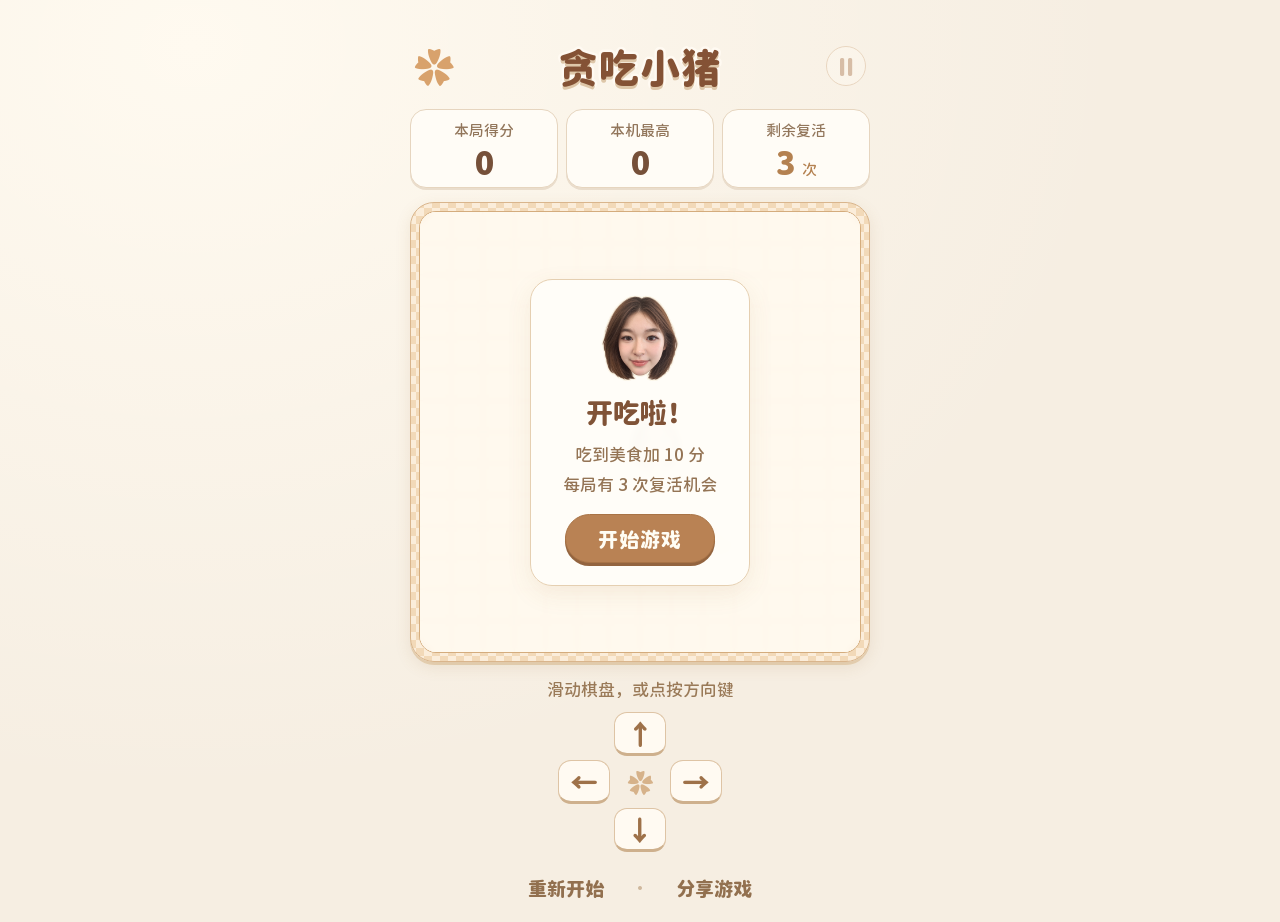
==== index.html @ 4dedc804 "Publish accepted mobile snake game" ====
<!doctype html>
<html lang="zh-CN">
<head>
  <meta charset="UTF-8">
  <meta name="viewport" content="width=device-width, initial-scale=1, viewport-fit=cover">
  <meta name="theme-color" content="#f5ebdc">
  <meta name="description" content="贪吃小猪：滑动控制方向，随机吃美食得分，每局三次复活。打开就能玩的手机小游戏。">
  <title>贪吃小猪</title>
  <link rel="icon" href="./assets/face.png" type="image/png">
  <link rel="stylesheet" href="./style.css">
  <script type="module" src="./app.mjs"></script>
</head>
<body>
  <main class="game">
    <header>
      <span class="flower" aria-hidden="true">✿</span>
      <h1>贪吃小猪</h1>
      <button id="pause" class="icon-button" aria-label="暂停游戏" disabled>Ⅱ</button>
    </header>
    <section class="stats" aria-label="游戏成绩">
      <div><span>本局得分</span><strong id="score">0</strong></div>
      <div><span>本机最高</span><strong id="best">0</strong></div>
      <div class="revives"><span>剩余复活</span><strong id="lives" aria-label="剩余3次复活">3 <small>次</small></strong></div>
    </section>
    <div class="board-frame">
      <div class="board">
        <canvas id="canvas" aria-label="贪吃小猪游戏棋盘，滑动或用下方方向按钮控制"></canvas>
        <div id="chatter" class="speech" aria-live="polite" hidden>小猪开饭啦～</div>
        <div id="overlay" class="overlay">
          <div class="message">
            <img src="./assets/face.png" width="84" height="84" alt="小猪头像" class="portrait">
            <h2 id="message-title">开吃啦！</h2>
            <p id="message-text">吃到美食加 10 分<br>每局有 3 次复活机会</p>
            <button id="primary" class="primary">开始游戏</button>
          </div>
        </div>
      </div>
    </div>
    <p class="hint" id="hint" aria-live="polite">滑动棋盘，或点按方向键</p>
    <div class="controls" aria-label="方向控制">
      <button class="direction up" data-direction="up" aria-label="向上">↑</button>
      <button class="direction left" data-direction="left" aria-label="向左">←</button>
      <span class="control-flower" aria-hidden="true">✿</span>
      <button class="direction right" data-direction="right" aria-label="向右">→</button>
      <button class="direction down" data-direction="down" aria-label="向下">↓</button>
    </div>
    <footer>
      <button id="restart" class="text-button">重新开始</button>
      <span aria-hidden="true">·</span>
      <button id="share" class="text-button">分享游戏</button>
    </footer>
    <p id="toast" class="toast" role="status" hidden></p>
    <dialog id="share-dialog">
      <h2>把链接发给朋友</h2>
      <input id="share-url" aria-label="游戏链接" readonly>
      <button id="close-share" class="primary">知道了</button>
    </dialog>
    <noscript>请启用浏览器的 JavaScript 来玩游戏。</noscript>
  </main>
</body>
</html>
---- style.css ----
:root{font-family:"Segoe UI","PingFang SC","Microsoft YaHei",sans-serif;color:#765039;background:#f6eee2;font-synthesis:none;-webkit-tap-highlight-color:transparent}
*{box-sizing:border-box}body{margin:0;min-height:100svh;background:radial-gradient(ellipse at 15% 5%,#fffaf0,transparent 60%),#f6eee2;padding:12px 16px max(12px,env(safe-area-inset-bottom))}button,input{font:inherit}button{cursor:pointer;touch-action:manipulation}button:focus-visible,input:focus-visible{outline:3px solid #a5673b;outline-offset:4px}button:disabled{cursor:default;opacity:.4}.game{width:100%;max-width:450px;margin:0 auto}header{display:flex;align-items:center;justify-content:space-between;gap:14px;padding:7px 4px 14px}h1{font-size:clamp(28px,8vw,38px);font-weight:900;letter-spacing:3px;margin:0;text-shadow:0 2px #fff;color:#845235}.flower{font-size:40px;color:#d8a26c;width:40px;line-height:1}.icon-button{width:40px;height:40px;border:1.5px solid #d1ad87;border-radius:50%;background:#fffaf1;color:#a57048;font-size:23px;font-weight:700;line-height:1;display:grid;place-items:center}.stats{display:grid;grid-template-columns:1fr 1fr 1fr;gap:8px;margin-bottom:14px}.stats>div{background:#fffcf6;border:1px solid #e6d5bf;border-radius:16px;text-align:center;padding:9px 6px 7px;box-shadow:0 2px 0 #eaddcc}.stats span{display:block;font-size:11px;color:#92765b;letter-spacing:1px}.stats strong{display:block;font-size:26px;line-height:1.2;margin-top:2px;font-variant-numeric:tabular-nums}.stats small{font-size:12px;font-weight:500}.revives strong{color:#b48150}.board-frame{padding:8px;border:1px solid #d9b58c;border-radius:24px;background:repeating-conic-gradient(#f2d9b8 0% 25%,#fbedda 0% 50%) 50%/16px 16px;box-shadow:0 5px 16px #986d3920,0 3px 0 #e9d4b7}.board{position:relative;border:1.5px solid #d4ac7d;border-radius:17px;overflow:hidden;background:#fffaf0;aspect-ratio:1}canvas{display:block;width:100%;height:100%;touch-action:none}.overlay{position:absolute;inset:0;display:grid;place-items:center;background:#fff9edb8;backdrop-filter:blur(3px);padding:18px}.overlay[hidden]{display:none}.message{background:#fffdf8f5;border:1px solid #e5cfb1;border-radius:22px;text-align:center;padding:18px 24px 22px;min-width:220px;max-width:100%;box-shadow:0 8px 25px #9a68321a}.portrait{width:70px;height:70px;object-fit:contain;margin-top:-4px}h2{font-size:22px;margin:3px 0 8px;color:#805337}.message p{font-size:13px;line-height:1.8;margin:0 0 14px;color:#947455}.primary{background:#b98254;color:#fffdf4;border:1.5px solid #a87346;box-shadow:0 3px 0 #93643f;border-radius:30px;min-height:44px;min-width:150px;padding:9px 22px;font-weight:700;letter-spacing:1px}.primary:active{transform:translateY(2px);box-shadow:0 1px 0 #93643f}.hint{font-size:12px;text-align:center;color:#9a7a58;margin:13px 0 9px;min-height:18px}.controls{display:grid;grid-template:repeat(3,40px)/repeat(3,48px);gap:4px;justify-content:center}.direction{border:1px solid #dec4a5;border-bottom:3px solid #ceb08d;background:#fffaf2;border-radius:13px;font-size:25px;color:#9e7149;line-height:1;user-select:none;-webkit-user-select:none}.direction:active{background:#eddbc3;transform:translateY(1px)}.up{grid-area:1/2}.left{grid-area:2/1}.right{grid-area:2/3}.down{grid-area:3/2}.control-flower{grid-area:2/2;text-align:center;align-self:center;font-size:26px;color:#d6b28a}footer{display:flex;align-items:center;justify-content:center;gap:18px;color:#cfb89d;margin-top:13px}.text-button{padding:9px 10px;border:0;background:transparent;color:#92704f;font-size:13px;min-height:36px}.text-button:hover{color:#62412a}.toast{position:fixed;bottom:24px;left:50%;transform:translateX(-50%);background:#765039;color:#fffaf3;border-radius:25px;font-size:13px;padding:12px 18px;white-space:nowrap;box-shadow:0 4px 14px #0002;z-index:3}dialog{max-width:calc(100% - 32px);width:360px;border:1px solid #d8b791;border-radius:20px;padding:24px;background:#fffaf2;text-align:center;color:#805337}dialog::backdrop{background:#62412a66}dialog h2{font-size:18px}dialog input{width:100%;padding:12px;border:1px solid #d8b791;border-radius:10px;background:white;color:#765039;margin:12px 0 20px;font-size:13px}@media(max-height:740px) and (max-width:600px){body{padding-top:4px}.game{max-width:370px}header{padding-bottom:9px}h1{font-size:28px}.stats{margin-bottom:10px}.stats>div{padding:6px}.stats strong{font-size:23px}.controls{grid-template-rows:repeat(3,34px);grid-template-columns:repeat(3,44px);gap:3px}.hint{margin:9px 0 5px}footer{margin-top:6px}}@media(min-width:700px){body{padding-top:30px}.game{max-width:460px}}
@font-face{font-family:PigRounded;src:url('./assets/rounded-regular.woff2') format('woff2');font-display:swap;font-weight:400 500}
@font-face{font-family:PigRounded;src:url('./assets/rounded-bold.woff2') format('woff2');font-display:swap;font-weight:600 900}
:root{font-family:PigRounded,"YouYuan","幼圆","PingFang SC","Microsoft YaHei",sans-serif}
h1{font-size:clamp(32px,9vw,40px);letter-spacing:1px;font-weight:900;paint-order:stroke fill;-webkit-text-stroke:5px #fffaf2;text-shadow:0 3px 0 #dec7a9}
.stats span{font-size:15px;letter-spacing:0}.stats strong{font-size:32px;font-weight:900}.stats small{font-size:15px}
h2{font-size:27px;font-weight:900}.message p{font-size:17px}.primary{font-size:20px;font-weight:900}.portrait{width:90px;height:90px}
.hint{font-size:17px;line-height:1.5;font-weight:500;margin:14px 0 10px}
.text-button{font-size:19px;font-weight:700;min-height:44px}.direction{font-size:28px;font-weight:700}.controls{grid-template:repeat(3,44px)/repeat(3,52px)}
.speech{position:absolute;z-index:1;width:max-content;max-width:174px;padding:9px 12px;border:2px solid #d0ad86;border-radius:17px;background:#fffdf4;box-shadow:0 3px 8px #84542b18;color:#805536;font-size:18px;font-weight:700;line-height:1.5;pointer-events:none;overflow-wrap:anywhere}
.speech[hidden]{display:none}.speech::after{content:"";position:absolute;bottom:-7px;left:17px;width:11px;height:11px;transform:rotate(45deg);background:#fffdf4;border-right:2px solid #d0ad86;border-bottom:2px solid #d0ad86}
.speech[data-side=left]::after{left:auto;right:17px}.overlay{z-index:2}
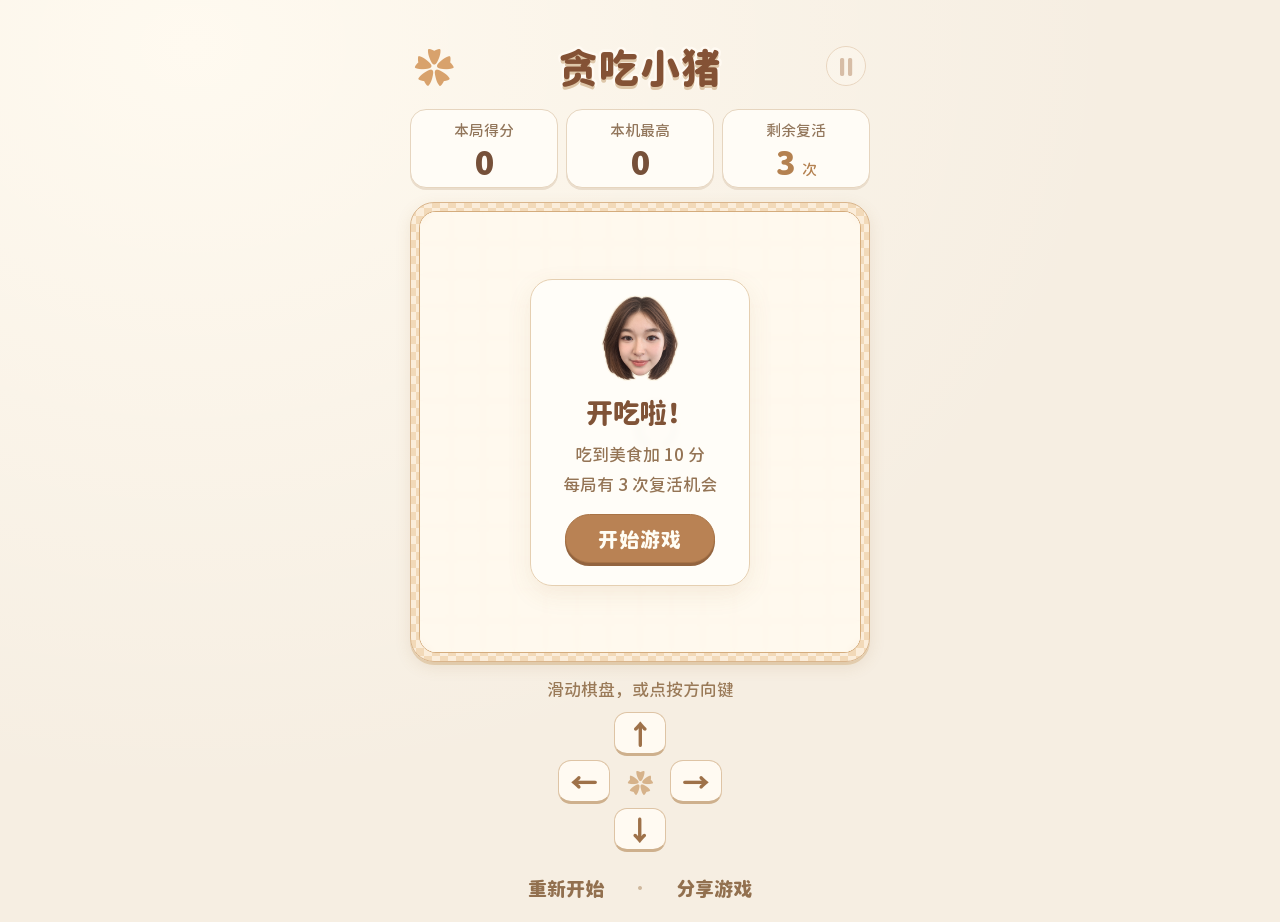
==== commit 717b2a77: "Give the character a cartoon white dress and rounded followers" ====
--- a/index.html
+++ b/index.html
@@ -8,7 +8,7 @@
   <title>贪吃小猪</title>
   <link rel="icon" href="./assets/face.png" type="image/png">
   <link rel="stylesheet" href="./style.css">
-  <script type="module" src="./app.mjs"></script>
+  <script type="module" src="./app.mjs?v=cartoon-dress-1"></script>
 </head>
 <body>
   <main class="game">
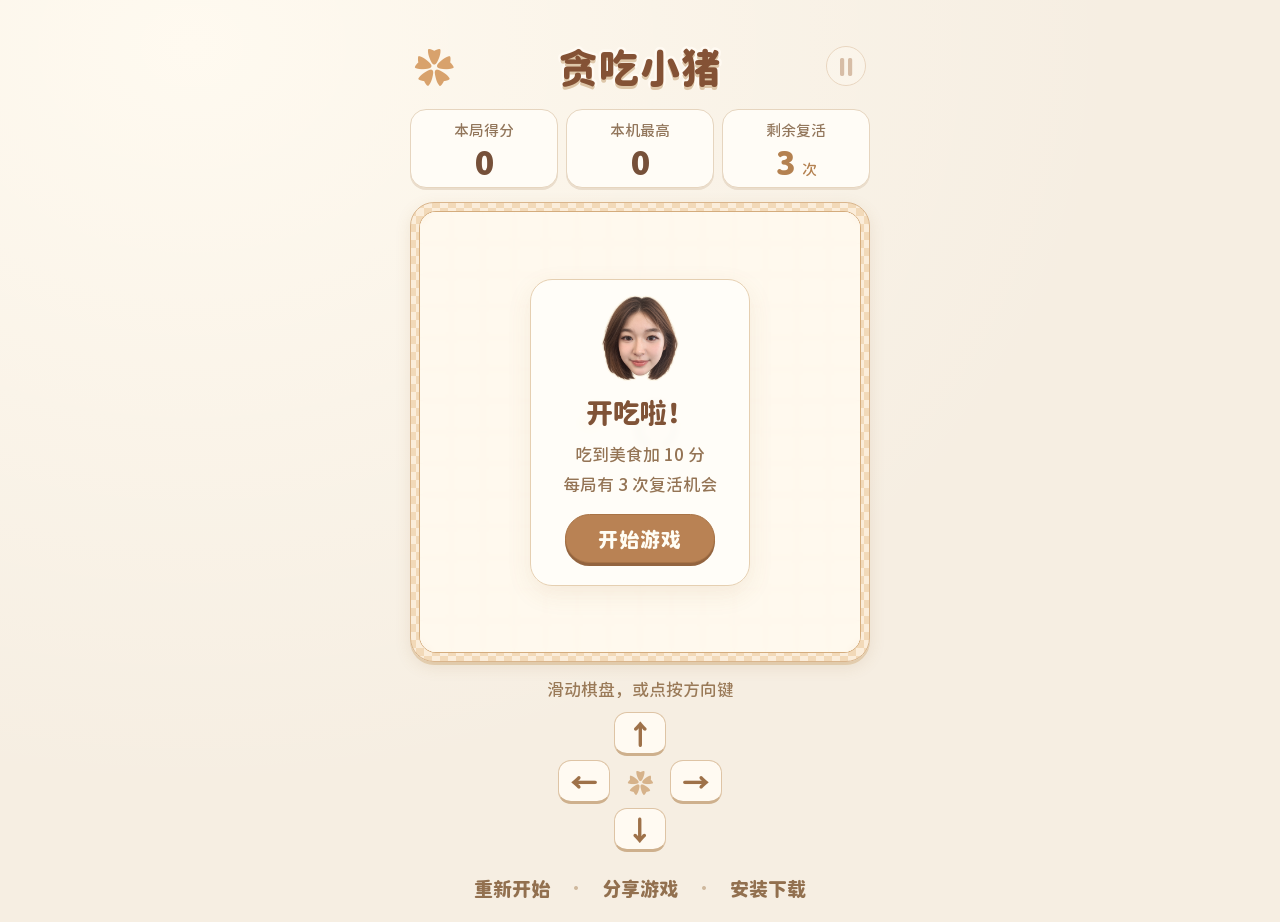
==== commit 6b0385eb: "Publish Android APK and desktop offline downloads" ====
--- a/index.html
+++ b/index.html
@@ -48,6 +48,8 @@
       <button id="restart" class="text-button">重新开始</button>
       <span aria-hidden="true">·</span>
       <button id="share" class="text-button">分享游戏</button>
+      <span aria-hidden="true">·</span>
+      <a href="./download.html" class="text-button">安装下载</a>
     </footer>
     <p id="toast" class="toast" role="status" hidden></p>
     <dialog id="share-dialog">
--- a/style.css
+++ b/style.css
@@ -11,3 +11,4 @@
 .speech{position:absolute;z-index:1;width:max-content;max-width:174px;padding:9px 12px;border:2px solid #d0ad86;border-radius:17px;background:#fffdf4;box-shadow:0 3px 8px #84542b18;color:#805536;font-size:18px;font-weight:700;line-height:1.5;pointer-events:none;overflow-wrap:anywhere}
 .speech[hidden]{display:none}.speech::after{content:"";position:absolute;bottom:-7px;left:17px;width:11px;height:11px;transform:rotate(45deg);background:#fffdf4;border-right:2px solid #d0ad86;border-bottom:2px solid #d0ad86}
 .speech[data-side=left]::after{left:auto;right:17px}.overlay{z-index:2}
+footer{gap:8px;flex-wrap:wrap}a.text-button{display:inline-flex;align-items:center;text-decoration:none}
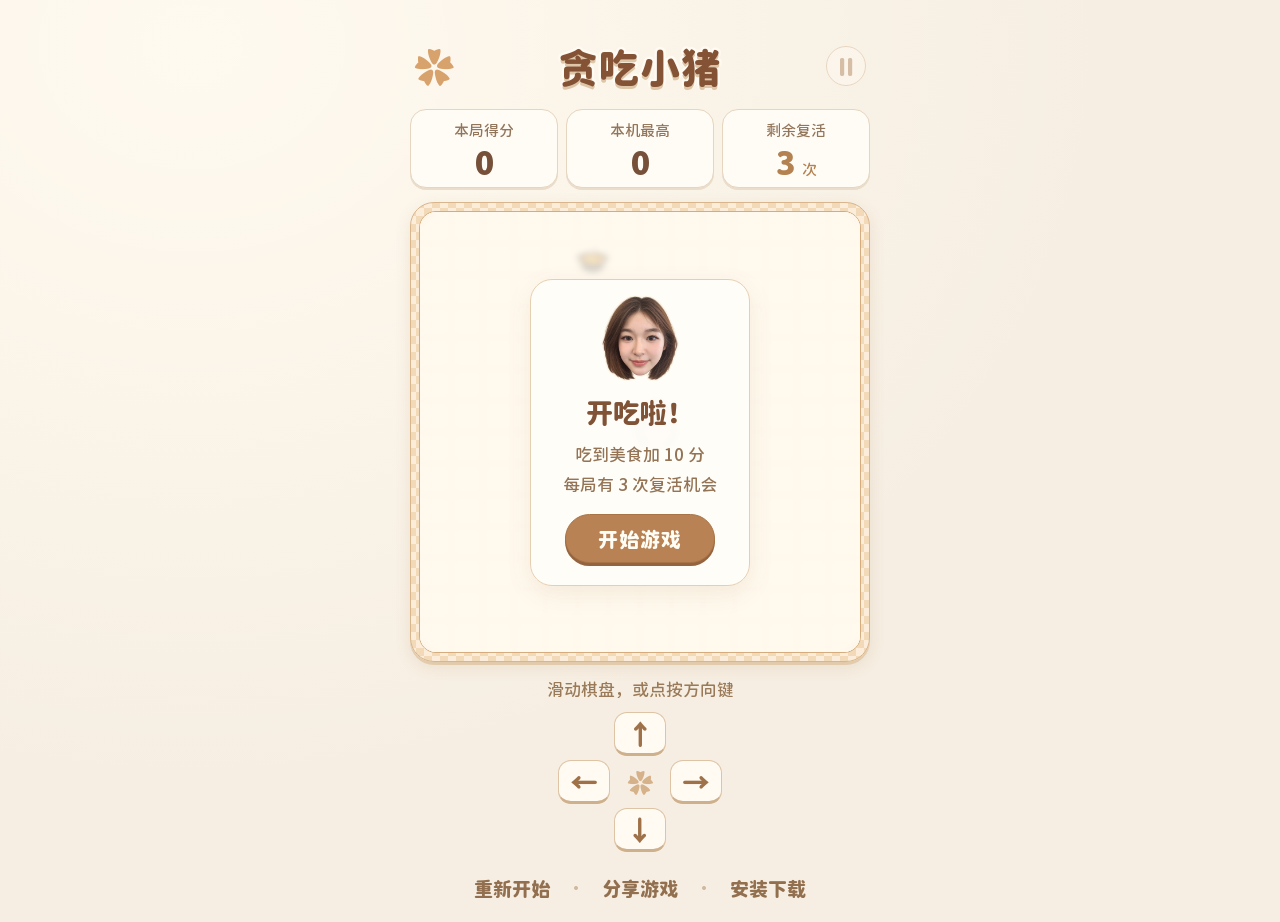
==== commit d356f39f: "Add iPhone home-screen app and offline play" ====
--- a/index.html
+++ b/index.html
@@ -4,11 +4,17 @@
   <meta charset="UTF-8">
   <meta name="viewport" content="width=device-width, initial-scale=1, viewport-fit=cover">
   <meta name="theme-color" content="#f5ebdc">
+  <meta name="apple-mobile-web-app-capable" content="yes">
+  <meta name="apple-mobile-web-app-title" content="贪吃小猪">
+  <meta name="apple-mobile-web-app-status-bar-style" content="default">
   <meta name="description" content="贪吃小猪：滑动控制方向，随机吃美食得分，每局三次复活。打开就能玩的手机小游戏。">
   <title>贪吃小猪</title>
   <link rel="icon" href="./assets/face.png" type="image/png">
+  <link rel="apple-touch-icon" href="./assets/app-icon.png" data-online-only>
+  <link rel="manifest" href="./manifest.webmanifest" data-online-only>
   <link rel="stylesheet" href="./style.css">
   <script type="module" src="./app.mjs?v=cartoon-dress-1"></script>
+  <script type="module" src="./install.mjs?v=pwa-1" data-online-only></script>
 </head>
 <body>
   <main class="game">
@@ -51,6 +57,7 @@
       <span aria-hidden="true">·</span>
       <a href="./download.html" class="text-button">安装下载</a>
     </footer>
+    <p id="offline-status" class="offline-status" role="status" hidden></p>
     <p id="toast" class="toast" role="status" hidden></p>
     <dialog id="share-dialog">
       <h2>把链接发给朋友</h2>
--- a/style.css
+++ b/style.css
@@ -12,3 +12,5 @@
 .speech[hidden]{display:none}.speech::after{content:"";position:absolute;bottom:-7px;left:17px;width:11px;height:11px;transform:rotate(45deg);background:#fffdf4;border-right:2px solid #d0ad86;border-bottom:2px solid #d0ad86}
 .speech[data-side=left]::after{left:auto;right:17px}.overlay{z-index:2}
 footer{gap:8px;flex-wrap:wrap}a.text-button{display:inline-flex;align-items:center;text-decoration:none}
+.offline-status{text-align:center;font-size:17px;line-height:1.6;color:#98714c;margin:9px 0}.offline-status[hidden]{display:none}
+@media(display-mode:standalone){body{padding-top:max(12px,env(safe-area-inset-top));padding-bottom:max(12px,env(safe-area-inset-bottom))}}
